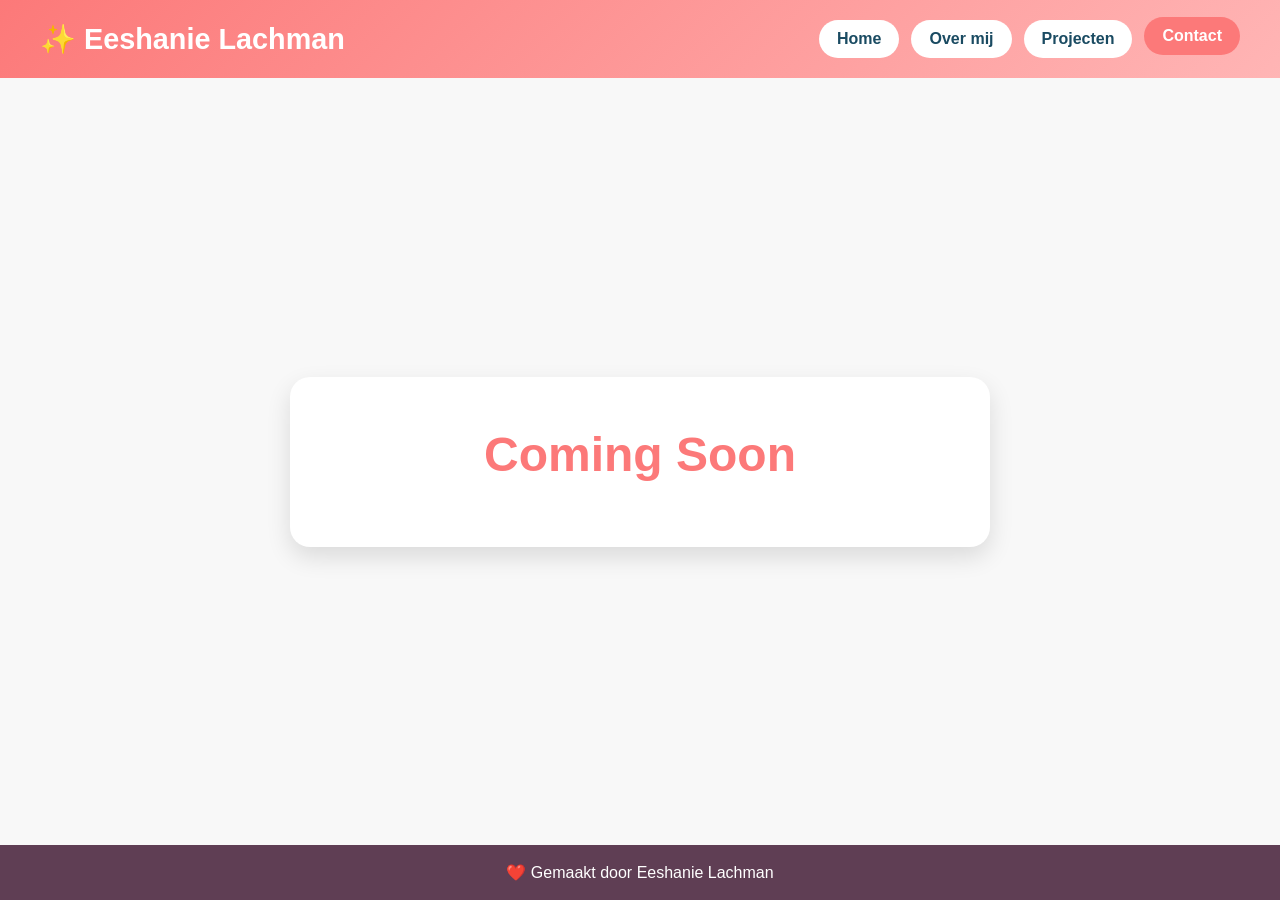
==== contact.html @ d2674550 "Eerste upload" ====
<!DOCTYPE html>
<html lang="nl">
<head>
    <meta charset="UTF-8">
    <meta name="viewport" content="width=device-width, initial-scale=1.0">
    <title>Eeshanie Lachman | Coming Soon</title>

    <link rel="stylesheet" href="css/main.css">
</head>

<body>

<header>
    <div class="top-bar">
        <div class="logo">✨ Eeshanie Lachman</div>

        <nav>
            <a href="index.html" >Home</a>
            <a href="overmij.html">Over mij</a>
            <a href="projecten.html">Projecten</a>
            <a href="contact.html"class="active">Contact</a>
        </nav>
    </div>
</header>

<main>
    <section class="coming-soon">
        <h1> Coming Soon</h1>
        <!-- <p>Deze pagina is nog in ontwikkeling. Kom binnenkort terug!</p> -->
    </section>
</main>

<footer>
    <p>❤️ Gemaakt door Eeshanie Lachman</p>
</footer>

<script src="js/index.js"></script>

</body>
</html>
---- css/main.css ----
:root{
    --light: #f8f8f8;
    --dark: #2d2d2d;
    --primary: #fc7979;
    --footer: #5f3e54;
}

*{
    margin:0;
    padding:0;
    box-sizing:border-box;
}

html{
    scroll-behavior:smooth;
}

body{
    font-family:'Poppins',sans-serif;
    background:var(--light);
    color:var(--dark);

    display:flex;
    flex-direction:column;
    min-height:100vh;
}

/* HEADER */

header{
    background:linear-gradient(135deg,#fc7979,#ffb5b5);
    padding:20px 40px;
}

.top-bar{
    display:flex;
    justify-content:space-between;
    align-items:center;
    flex-wrap:wrap;
    gap:20px;
}

.logo{
    font-size:1.8rem;
    font-weight:700;
    color:white;
}

nav{
    display:flex;
    gap:12px;
    flex-wrap:wrap;
}

nav a{
    text-decoration:none;
    color:#1a4b62;
    background:white;
    padding:10px 18px;
    border-radius:30px;
    font-weight:600;
    transition:.3s;
}

nav a:hover,
nav a.active{
    background:var(--primary);
    color:white;
    transform:translateY(-3px);
}

/* MAIN */

main{
    flex:1;
    display:flex;
    justify-content:center;
    align-items:center;
    padding:60px 20px;
}

/* Coming Soon */

.coming-soon{
    background:white;
    max-width:700px;
    width:100%;
    text-align:center;
    padding:50px;
    border-radius:20px;
    box-shadow:0 10px 25px rgba(0,0,0,.12);
}

.coming-soon h1{
    font-size:3rem;
    color:#fc7979;
    margin-bottom:15px;
}

.coming-soon p{
    font-size:1.1rem;
    color:#666;
}

/* FOOTER */

footer{
    background:var(--footer);
    color:white;
    text-align:center;
    padding:18px;
}




/* muis hover effect */

    .mouse-pop {
    position: fixed;
    border-radius: 50%;
    pointer-events: none;
    transform: translate(-50%, -50%);
    animation: pop 0.7s ease-out forwards;
    z-index: 9999;
    box-shadow: 0 0 15px rgba(255,255,255,0.8);
}

@keyframes pop {
    0% {
        transform: translate(-50%, -50%) scale(0);
        opacity: 1;
    }

    50% {
        transform: translate(-50%, -50%) scale(1.4);
        opacity: 1;
    }

    100% {
        transform: translate(-50%, -50%) scale(0);
        opacity: 0;
    }
}


.mouse-star{
    position:fixed;
    pointer-events:none;
    transform:translate(-50%,-50%);
    font-size:24px;
    animation:starPop .8s ease-out forwards;
    z-index:9999;
}

@keyframes starPop{
    0%{
        opacity:1;
        transform:translate(-50%,-50%) scale(0) rotate(0deg);
    }
    100%{
        opacity:0;
        transform:translate(-50%,-100%) scale(2) rotate(360deg);
    }
}
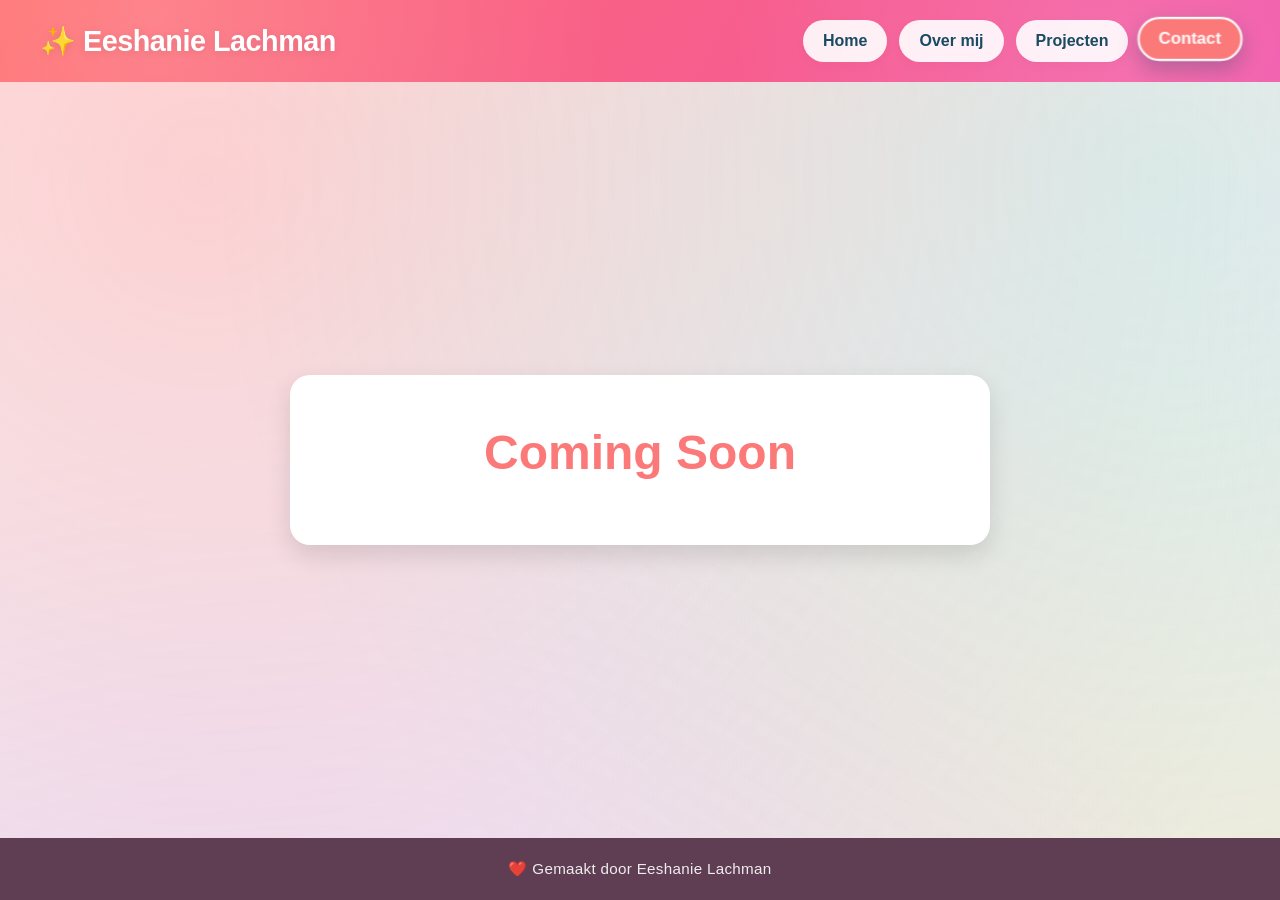
==== commit 74ac70ec: "index en overmij pagina aangepast" ====
--- a/contact.html
+++ b/contact.html
@@ -18,7 +18,7 @@
             <a href="index.html" >Home</a>
             <a href="overmij.html">Over mij</a>
             <a href="projecten.html">Projecten</a>
-            <a href="contact.html"class="active">Contact</a>
+            <a href="contact.html" class="active">Contact</a>
         </nav>
     </div>
 </header>
--- a/css/main.css
+++ b/css/main.css
@@ -17,7 +17,7 @@
 
 body{
     font-family:'Poppins',sans-serif;
-    background:var(--light);
+    background:linear-gradient(180deg, #fff3f3 0%, #f7f7fb 45%, #f5f1fb 100%);
     color:var(--dark);
 
     display:flex;
@@ -25,14 +25,76 @@
     min-height:100vh;
 }
 
+h1, h2, h3, .logo{
+    font-family:'Quicksand','Poppins',sans-serif;
+}
+body::before {
+    content: "";
+    position: fixed;
+    inset: 0;
+    background:
+        radial-gradient(circle at 8% 10%, rgba(255,107,107,0.26), transparent 42%),
+        radial-gradient(circle at 92% 15%, rgba(241,84,168,0.24), transparent 42%),
+        radial-gradient(circle at 50% 55%, rgba(255,193,7,0.14), transparent 48%);
+    background-size: 200% 200%;
+    animation: driftBg1 55s linear infinite;
+    z-index: -2;
+}
+
+body::after {
+    content: "";
+    position: fixed;
+    inset: 0;
+    background:
+        radial-gradient(circle at 12% 88%, rgba(167,139,250,0.24), transparent 42%),
+        radial-gradient(circle at 90% 92%, rgba(255,138,101,0.24), transparent 42%),
+        radial-gradient(circle at 45% 10%, rgba(45,212,191,0.16), transparent 44%);
+    background-size: 200% 200%;
+    animation: driftBg2 70s linear infinite;
+    z-index: -1;
+}
+
+@keyframes driftBg1{
+    0%   { background-position: 0% 0%, 100% 0%, 50% 50%; }
+    20%  { background-position: 10% 8%, 90% 12%, 54% 46%; }
+    40%  { background-position: 6% 18%, 94% 4%, 48% 56%; }
+    60%  { background-position: -6% 12%, 106% 14%, 52% 44%; }
+    80%  { background-position: -2% 2%, 102% -2%, 46% 52%; }
+    100% { background-position: 0% 0%, 100% 0%, 50% 50%; }
+}
+
+@keyframes driftBg2{
+    0%   { background-position: 0% 100%, 100% 100%, 50% 50%; }
+    25%  { background-position: 9% 92%, 91% 108%, 46% 54%; }
+    50%  { background-position: -5% 84%, 105% 96%, 54% 48%; }
+    75%  { background-position: 5% 108%, 95% 88%, 48% 46%; }
+    100% { background-position: 0% 100%, 100% 100%, 50% 50%; }
+}
+
+
 /* HEADER */
 
 header{
-    background:linear-gradient(135deg,#fc7979,#ffb5b5);
+    position: relative;
+    overflow: hidden;
     padding:20px 40px;
+    background:
+        radial-gradient(circle at 12% 20%, rgba(255,255,255,0.18), transparent 40%),
+        radial-gradient(circle at 88% 78%, rgba(255,255,255,0.15), transparent 35%),
+        linear-gradient(120deg, #FF6B6B, #f154a8, #ff8a65, #f154a8);
+    background-size: 100% 100%, 100% 100%, 300% 300%;
+    animation: headerGradientShift 16s ease infinite;
+}
+
+@keyframes headerGradientShift {
+    0%   { background-position: 0% 0%, 0% 0%, 0% 50%; }
+    50%  { background-position: 0% 0%, 0% 0%, 100% 50%; }
+    100% { background-position: 0% 0%, 0% 0%, 0% 50%; }
 }
 
 .top-bar{
+    position: relative;
+    z-index: 1;
     display:flex;
     justify-content:space-between;
     align-items:center;
@@ -44,6 +106,8 @@
     font-size:1.8rem;
     font-weight:700;
     color:white;
+    letter-spacing: -0.5px;
+    text-shadow: 0 2px 8px rgba(0,0,0,0.1);
 }
 
 nav{
@@ -53,20 +117,36 @@
 }
 
 nav a{
+    display: inline-block;
     text-decoration:none;
     color:#1a4b62;
-    background:white;
+    background: rgba(255, 255, 255, 0.9);
     padding:10px 18px;
     border-radius:30px;
     font-weight:600;
-    transition:.3s;
+    border: 2px solid transparent;
+    backdrop-filter: blur(2px);
+    box-shadow: 0 4px 12px rgba(0,0,0,0.03);
+    transition: all 0.25s ease;
 }
 
 nav a:hover,
 nav a.active{
     background:var(--primary);
     color:white;
-    transform:translateY(-3px);
+    border-color: #fff;
+    transform: scale(1.05) translateY(-2px);
+    box-shadow: 0 8px 20px rgba(26, 75, 98, 0.3);
+}
+
+/* Responsive navbar (gedeeld door alle pagina's) */
+@media (max-width: 768px) {
+    .logo { font-size: 1.4rem; }
+    nav a { padding: 0.3rem 0.9rem; font-size: 0.75rem; }
+}
+
+@media (max-width: 480px) {
+    nav a { padding: 0.25rem 0.6rem; font-size: 0.65rem; }
 }
 
 /* MAIN */
@@ -108,7 +188,13 @@
     background:var(--footer);
     color:white;
     text-align:center;
-    padding:18px;
+    padding:22px 18px;
+    font-size:0.95rem;
+    letter-spacing:0.3px;
+}
+
+footer p{
+    opacity:0.9;
 }
 
 
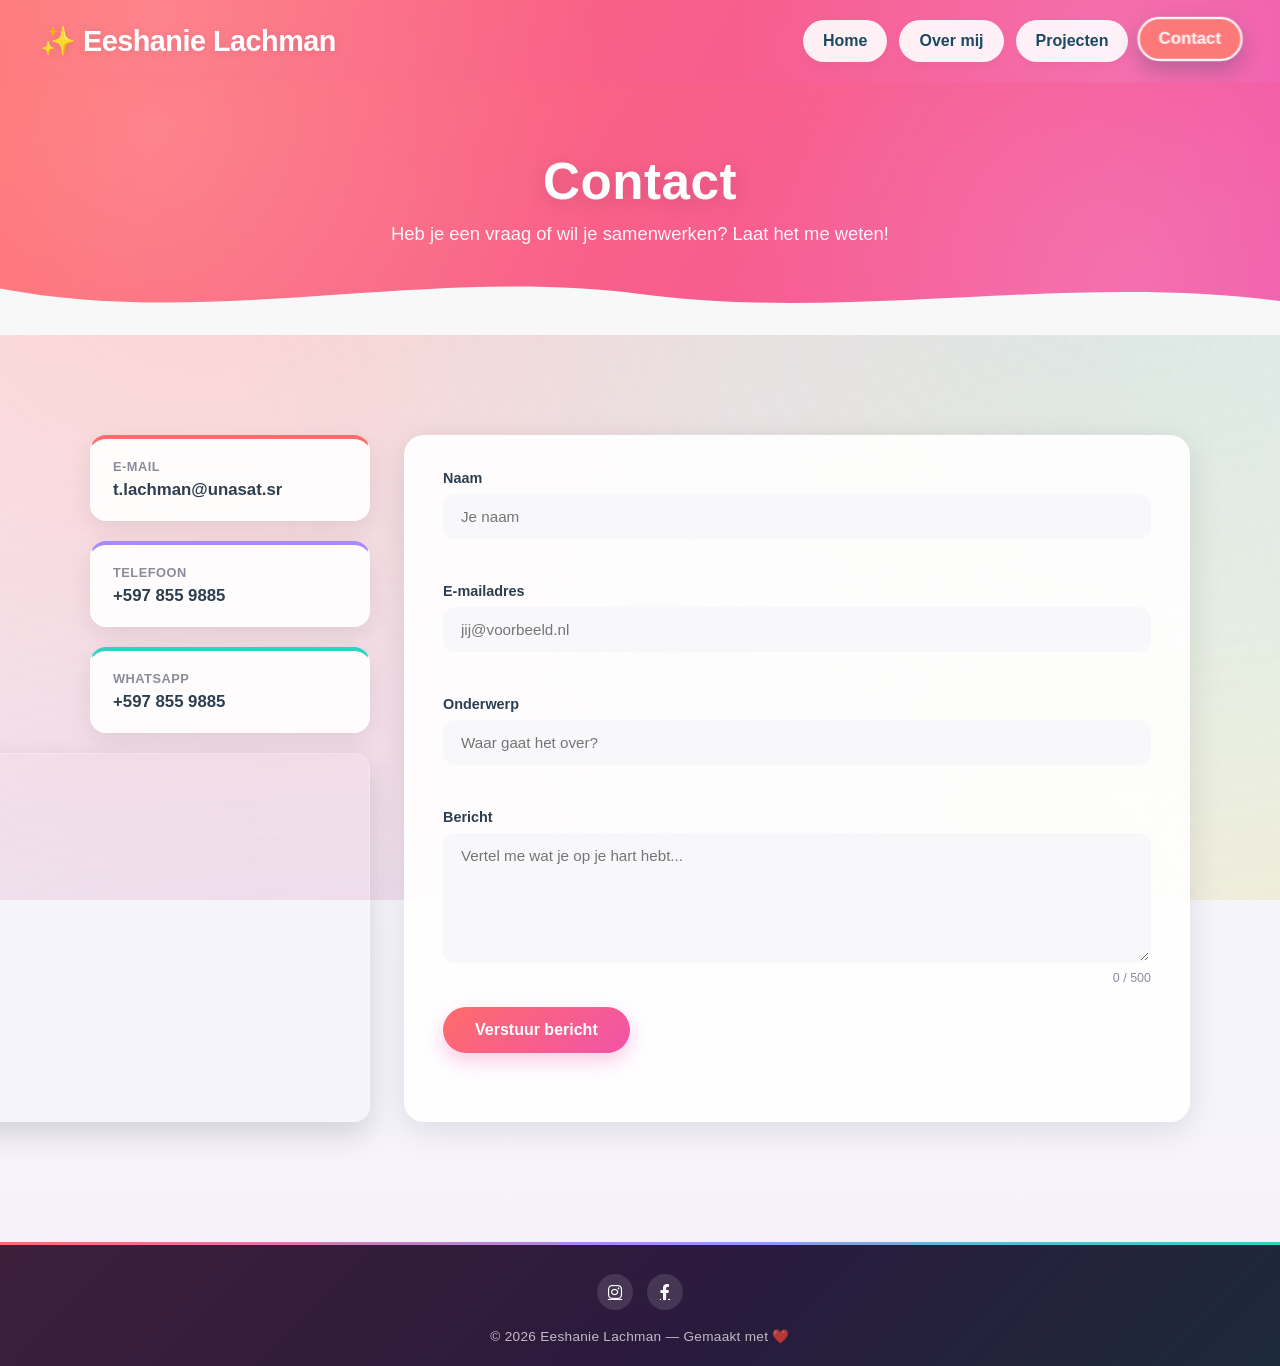
==== commit 55e8b29e: "gewerk aan contact en wat aanpassingen gedaan" ====
--- a/contact.html
+++ b/contact.html
@@ -3,9 +3,11 @@
 <head>
     <meta charset="UTF-8">
     <meta name="viewport" content="width=device-width, initial-scale=1.0">
-    <title>Eeshanie Lachman | Coming Soon</title>
+    <title>Eeshanie Lachman | Contact</title>
 
+    <link rel="stylesheet" href="https://cdnjs.cloudflare.com/ajax/libs/font-awesome/6.0.0-beta3/css/all.min.css">
     <link rel="stylesheet" href="css/main.css">
+    <link rel="stylesheet" href="css/contact.css">
 </head>
 
 <body>
@@ -23,18 +25,95 @@
     </div>
 </header>
 
+<div class="page-hero">
+    <h1>Contact</h1>
+    <p class="page-hero-subtitle">Heb je een vraag of wil je samenwerken? Laat het me weten!</p>
+    <svg class="wave-divider" viewBox="0 0 1440 100" preserveAspectRatio="none" aria-hidden="true">
+        <path d="M0,32 C240,90 480,0 720,40 C960,80 1200,10 1440,50 L1440,100 L0,100 Z"></path>
+    </svg>
+</div>
+
 <main>
-    <section class="coming-soon">
-        <h1> Coming Soon</h1>
-        <!-- <p>Deze pagina is nog in ontwikkeling. Kom binnenkort terug!</p> -->
-    </section>
+<div class="container">
+    <div class="contact-layout">
+
+        <div class="contact-info">
+            <a class="info-card" href="mailto:t.lachman@unasat.sr">
+                <span class="info-label">E-mail</span>
+                <span class="info-value">t.lachman@unasat.sr</span>
+            </a>
+            <a class="info-card" href="tel:+5978559885">
+                <span class="info-label">Telefoon</span>
+                <span class="info-value">+597 855 9885</span>
+            </a>
+            <a class="info-card" href="https://wa.me/5978559885" target="_blank" rel="noopener">
+                <span class="info-label">WhatsApp</span>
+                <span class="info-value">+597 855 9885</span>
+            </a>
+
+            <div class="contact-map">
+                <iframe src="https://www.google.com/maps/embed?pb=!1m14!1m12!1m3!1d1553.9929099719977!2d-55.12490266849813!3d5.810171669597365!2m3!1f0!2f0!3f0!3m2!1i1024!2i768!4f13.1!5e1!3m2!1sen!2s!4v1784076238147!5m2!1sen!2s" style="border:0;" allowfullscreen="" loading="lazy" referrerpolicy="strict-origin-when-cross-origin"></iframe>
+            </div>
+        </div>
+
+        <div class="contact-form-wrap">
+            <form class="contact-form" id="contactForm" method="POST" novalidate>
+                <div class="form-field">
+                    <label for="naam">Naam</label>
+                    <input type="text" id="naam" name="naam" placeholder="Je naam">
+                    <span class="field-error"></span>
+                </div>
+
+                <div class="form-field">
+                    <label for="email">E-mailadres</label>
+                    <input type="email" id="email" name="email" placeholder="jij@voorbeeld.nl">
+                    <span class="field-error"></span>
+                </div>
+
+                <div class="form-field">
+                    <label for="onderwerp">Onderwerp</label>
+                    <input type="text" id="onderwerp" name="onderwerp" placeholder="Waar gaat het over?">
+                    <span class="field-error"></span>
+                </div>
+
+                <div class="form-field">
+                    <label for="bericht">Bericht</label>
+                    <textarea id="bericht" name="bericht" rows="6" maxlength="500" placeholder="Vertel me wat je op je hart hebt..."></textarea>
+                    <div class="field-meta">
+                        <span class="field-error"></span>
+                        <span class="char-counter">0 / 500</span>
+                    </div>
+                </div>
+
+                <button type="submit" class="submit-btn">Verstuur bericht</button>
+                <p class="form-error" id="formError"></p>
+            </form>
+
+            <div class="form-success" id="formSuccess">
+                <h2>Bedankt voor je bericht!</h2>
+                <p>Ik neem zo snel mogelijk contact met je op.</p>
+                <a href="#" class="reset-link" id="resetForm">Nog een bericht versturen?</a>
+            </div>
+        </div>
+
+    </div>
+</div>
 </main>
 
 <footer>
-    <p>❤️ Gemaakt door Eeshanie Lachman</p>
+    <div class="footer-social">
+        <a href="https://www.instagram.com/trichella_lachman/" target="_blank" rel="noopener" aria-label="Instagram">
+            <i class="fa-brands fa-instagram"></i>
+        </a>
+        <a href="https://www.facebook.com/trichella.lachman" target="_blank" rel="noopener" aria-label="Facebook">
+            <i class="fa-brands fa-facebook-f"></i>
+        </a>
+    </div>
+    <p class="footer-copy">© 2026 Eeshanie Lachman — Gemaakt met ❤️</p>
 </footer>
 
 <script src="js/index.js"></script>
+<script src="js/contact.js"></script>
 
 </body>
-</html>+</html>
--- a/css/main.css
+++ b/css/main.css
@@ -2,7 +2,7 @@
     --light: #f8f8f8;
     --dark: #2d2d2d;
     --primary: #fc7979;
-    --footer: #5f3e54;
+    --footer: linear-gradient(135deg, #3d1f3a, #2a1a3d 55%, #1c2a3a);
 }
 
 *{
@@ -185,17 +185,59 @@
 /* FOOTER */
 
 footer{
+    position: relative;
     background:var(--footer);
     color:white;
     text-align:center;
-    padding:22px 18px;
+    padding:32px 18px 22px;
     font-size:0.95rem;
     letter-spacing:0.3px;
 }
 
+footer::before{
+    content:"";
+    position:absolute;
+    top:0;
+    left:0;
+    width:100%;
+    height:3px;
+    background:linear-gradient(90deg, #FF6B6B, #a78bfa, #2dd4bf);
+}
+
 footer p{
     opacity:0.9;
 }
+
+.footer-social{
+    display:flex;
+    justify-content:center;
+    gap:14px;
+    margin-bottom:18px;
+}
+
+.footer-social a{
+    display:flex;
+    align-items:center;
+    justify-content:center;
+    width:36px;
+    height:36px;
+    border-radius:50%;
+    background:rgba(255,255,255,0.12);
+    color:white;
+    font-size:1rem;
+    transition: transform 0.25s ease, background 0.25s ease;
+}
+
+.footer-social a:hover{
+    transform:translateY(-3px);
+    background:linear-gradient(135deg, var(--primary), #f154a8);
+}
+
+.footer-copy{
+    font-size:0.85rem;
+    opacity:0.7;
+}
+
 
 
 
--- a/css/contact.css
+++ b/css/contact.css
@@ -0,0 +1,314 @@
+/* Container */
+.container {
+    max-width: 1100px;
+    width: 100%;
+    padding-top: 40px;
+}
+
+/* Pagina hero-band met titel */
+.page-hero {
+    position: relative;
+    overflow: hidden;
+    text-align: center;
+    color: white;
+    padding: 70px 20px 90px;
+    background:
+        radial-gradient(circle at 12% 20%, rgba(255,255,255,0.18), transparent 40%),
+        radial-gradient(circle at 88% 78%, rgba(255,255,255,0.15), transparent 35%),
+        linear-gradient(120deg, #FF6B6B, #f154a8, #ff8a65, #f154a8);
+    background-size: 100% 100%, 100% 100%, 300% 300%;
+    animation: gradientShift 16s ease infinite;
+}
+
+@keyframes gradientShift {
+    0%   { background-position: 0% 0%, 0% 0%, 0% 50%; }
+    50%  { background-position: 0% 0%, 0% 0%, 100% 50%; }
+    100% { background-position: 0% 0%, 0% 0%, 0% 50%; }
+}
+
+.page-hero h1 {
+    position: relative;
+    z-index: 1;
+    font-size: clamp(2.2rem, 6vw, 3.2rem);
+    font-weight: 700;
+    margin-bottom: 12px;
+    letter-spacing: 0.5px;
+    text-shadow: 0 4px 20px rgba(0,0,0,0.15);
+}
+
+.page-hero-subtitle {
+    position: relative;
+    z-index: 1;
+    font-size: clamp(1rem, 2.5vw, 1.15rem);
+    font-weight: 300;
+    opacity: 0.95;
+    max-width: 520px;
+    margin: 0 auto;
+}
+
+.page-hero .wave-divider {
+    position: absolute;
+    bottom: -1px;
+    left: 0;
+    width: 100%;
+    height: 70px;
+    z-index: 1;
+    pointer-events: none;
+}
+
+.page-hero .wave-divider path {
+    fill: #f8f8f8;
+}
+
+/* Layout: info-kolom + formulier-kolom */
+.contact-layout {
+    display: grid;
+    grid-template-columns: 280px 1fr;
+    gap: 34px;
+    align-items: stretch;
+    margin-bottom: 60px;
+}
+
+/* Contactgegevens */
+.contact-info {
+    display: flex;
+    flex-direction: column;
+    gap: 20px;
+}
+
+/* Kaart: vult de resterende ruimte onder de kaartjes, even hoog als het formulier, en steekt links wat uit */
+.contact-map {
+    flex: 1;
+    min-height: 220px;
+    width: calc(100% + 160px);
+    margin-left: -160px;
+    border-radius: 16px;
+    overflow: hidden;
+    box-shadow: 0 12px 30px rgba(0, 0, 0, 0.14);
+    border: 1px solid rgba(255, 255, 255, 0.3);
+    line-height: 0;
+}
+
+.contact-map iframe {
+    display: block;
+    width: 100%;
+    height: 100%;
+}
+
+.info-card {
+    display: flex;
+    flex-direction: column;
+    gap: 6px;
+    background: rgba(255, 255, 255, 0.9);
+    border-radius: 16px;
+    padding: 20px 22px;
+    box-shadow: 0 8px 24px rgba(0, 0, 0, 0.08);
+    border: 1px solid rgba(255, 255, 255, 0.3);
+    border-top: 4px solid transparent;
+    animation: fadeInUp 0.6s ease forwards;
+    opacity: 0;
+    text-decoration: none;
+    color: inherit;
+    cursor: pointer;
+    transition: transform 0.25s ease, box-shadow 0.25s ease;
+}
+
+.info-card:hover {
+    transform: translateY(-4px);
+    box-shadow: 0 14px 32px rgba(0, 0, 0, 0.14);
+}
+
+.info-card:nth-child(1) { border-top-color: #FF6B6B; animation-delay: 0.1s; }
+.info-card:nth-child(2) { border-top-color: #a78bfa; animation-delay: 0.25s; }
+.info-card:nth-child(3) { border-top-color: #2dd4bf; animation-delay: 0.4s; }
+
+@keyframes fadeInUp {
+    from { opacity: 0; transform: translateY(24px); }
+    to   { opacity: 1; transform: translateY(0); }
+}
+
+.info-label {
+    font-size: 0.8rem;
+    font-weight: 600;
+    color: #8b8b9a;
+    text-transform: uppercase;
+    letter-spacing: 0.5px;
+}
+
+.info-value {
+    font-size: 1.05rem;
+    font-weight: 700;
+    color: #2c3e50;
+}
+
+/* Formulier */
+.contact-form-wrap {
+    position: relative;
+    background: rgba(255, 255, 255, 0.9);
+    border-radius: 20px;
+    padding: 34px 38px;
+    box-shadow: 0 8px 32px rgba(0, 0, 0, 0.1);
+    border: 1px solid rgba(255, 255, 255, 0.3);
+    animation: fadeInUp 0.6s ease forwards 0.15s;
+    opacity: 0;
+}
+
+.form-field {
+    display: flex;
+    flex-direction: column;
+    margin-bottom: 20px;
+}
+
+.form-field label {
+    font-size: 0.9rem;
+    font-weight: 600;
+    color: #2c3e50;
+    margin-bottom: 8px;
+}
+
+.form-field input,
+.form-field textarea {
+    font-family: 'Poppins', sans-serif;
+    font-size: 0.95rem;
+    color: #2c3e50;
+    background: #f8f8fb;
+    border: 2px solid transparent;
+    border-radius: 12px;
+    padding: 12px 16px;
+    resize: vertical;
+    transition: border-color 0.25s ease, box-shadow 0.25s ease;
+}
+
+.form-field input:focus,
+.form-field textarea:focus {
+    outline: none;
+    border-color: #a78bfa;
+    box-shadow: 0 0 0 4px rgba(167, 139, 250, 0.15);
+}
+
+.form-field.invalid input,
+.form-field.invalid textarea {
+    border-color: #f87171;
+}
+
+.field-error {
+    display: block;
+    min-height: 18px;
+    font-size: 0.8rem;
+    font-weight: 600;
+    color: #ef4444;
+    margin-top: 6px;
+}
+
+.field-meta {
+    display: flex;
+    justify-content: space-between;
+    align-items: center;
+    gap: 10px;
+}
+
+.char-counter {
+    font-size: 0.78rem;
+    color: #8b8b9a;
+    white-space: nowrap;
+    margin-top: 6px;
+}
+
+.submit-btn {
+    font-family: 'Quicksand', 'Poppins', sans-serif;
+    cursor: pointer;
+    border: none;
+    background: linear-gradient(135deg, #FF6B6B, #f154a8);
+    color: white;
+    font-weight: 700;
+    font-size: 1rem;
+    padding: 14px 32px;
+    border-radius: 30px;
+    box-shadow: 0 8px 20px rgba(241, 84, 168, 0.3);
+    transition: transform 0.25s ease, box-shadow 0.25s ease;
+}
+
+.submit-btn:hover {
+    transform: translateY(-3px);
+    box-shadow: 0 12px 28px rgba(241, 84, 168, 0.4);
+}
+
+.submit-btn:disabled {
+    opacity: 0.65;
+    cursor: not-allowed;
+    transform: none;
+    box-shadow: none;
+}
+
+.form-error {
+    min-height: 20px;
+    margin-top: 14px;
+    font-size: 0.9rem;
+    font-weight: 600;
+    color: #ef4444;
+    text-align: center;
+}
+
+/* Succesbericht */
+.form-success {
+    display: none;
+    text-align: center;
+    padding: 30px 10px;
+}
+
+.form-success.show {
+    display: block;
+    animation: fadeInUp 0.5s ease forwards;
+}
+
+.form-success h2 {
+    font-size: 1.6rem;
+    font-weight: 700;
+    color: #2c3e50;
+    margin-bottom: 10px;
+}
+
+.form-success p {
+    font-size: 1rem;
+    color: #34495e;
+    margin-bottom: 18px;
+}
+
+.reset-link {
+    display: inline-block;
+    font-weight: 600;
+    color: #a78bfa;
+    text-decoration: none;
+    border-bottom: 2px solid rgba(167, 139, 250, 0.4);
+    transition: color 0.25s ease, border-color 0.25s ease;
+}
+
+.reset-link:hover {
+    color: #f154a8;
+    border-color: #f154a8;
+}
+
+/* Responsive design */
+@media (max-width: 780px) {
+    .page-hero {
+        padding: 50px 20px 70px;
+    }
+
+    .contact-layout {
+        grid-template-columns: 1fr;
+        gap: 22px;
+    }
+
+    .contact-form-wrap {
+        padding: 26px 24px;
+    }
+
+    .contact-map {
+        width: 100%;
+        margin-left: 0;
+    }
+
+    .contact-map iframe {
+        height: 260px;
+    }
+}
